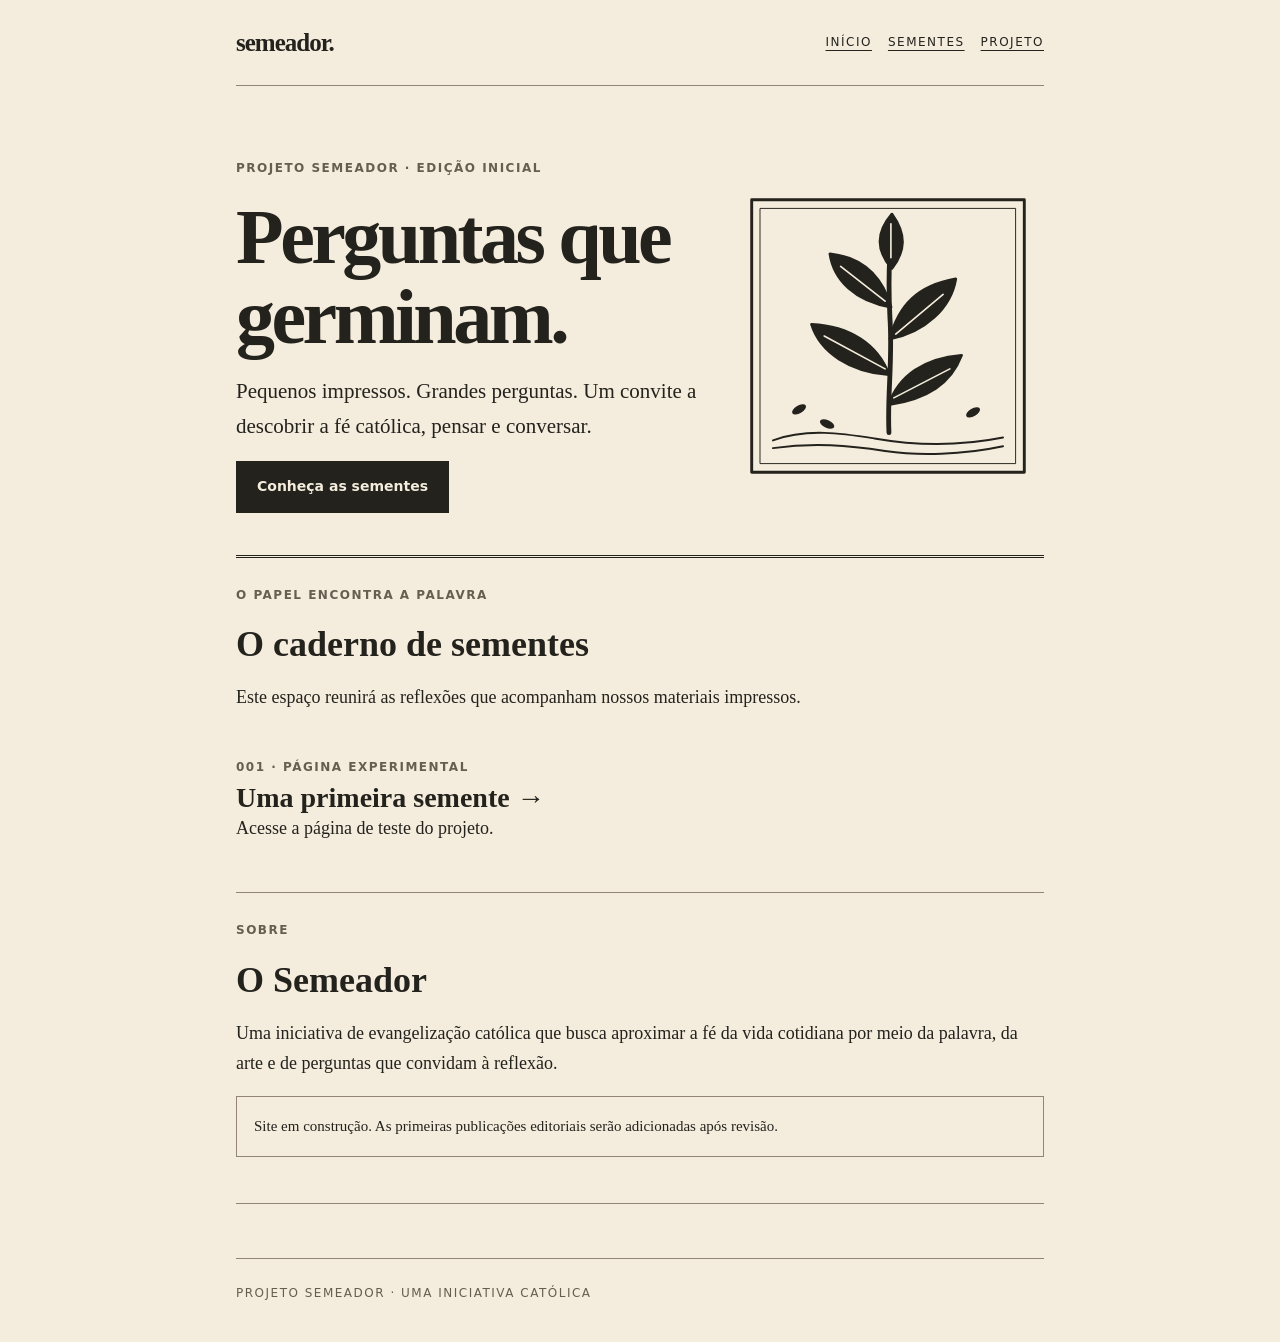
==== index.html @ bd3e086d "Semeador: adicionar index.html" ====
<!doctype html><html lang="pt-BR"><head><meta charset="utf-8"><meta name="viewport" content="width=device-width,initial-scale=1"><title>Semeador — perguntas que germinam</title><meta name="description" content="Um projeto católico de perguntas, reflexões e pequenos impressos."><meta name="theme-color" content="#f4eddd"><link rel="stylesheet" href="/assets/site.css"><link rel="icon" href="/assets/ramo.svg" type="image/svg+xml"></head><body><a class="skip" href="#conteudo">Ir para o conteúdo</a><div class="wrap"><header class="masthead"><a class="brand" href="/">semeador.</a><nav aria-label="Navegação principal"><a href="/">Início</a><a href="/#sementes">Sementes</a><a href="/#projeto">Projeto</a></nav></header><main id="conteudo"><section class="hero"><div><p class="eyebrow">Projeto Semeador · Edição inicial</p><h1>Perguntas que germinam.</h1><p class="lead">Pequenos impressos. Grandes perguntas. Um convite a descobrir a fé católica, pensar e conversar.</p><a class="button" href="#sementes">Conheça as sementes</a></div><img class="art" src="/assets/ramo.svg" alt="Ramo que brota de sementes, em traços inspirados em xilogravura" width="300" height="300"></section><section class="section" id="sementes"><p class="eyebrow">O papel encontra a palavra</p><h2>O caderno de sementes</h2><p>Este espaço reunirá as reflexões que acompanham nossos materiais impressos.</p><a class="entry" href="/sementes/001/"><span class="small">001 · Página experimental</span><strong>Uma primeira semente →</strong>Acesse a página de teste do projeto.</a></section><section class="section" id="projeto"><p class="eyebrow">Sobre</p><h2>O Semeador</h2><p>Uma iniciativa de evangelização católica que busca aproximar a fé da vida cotidiana por meio da palavra, da arte e de perguntas que convidam à reflexão.</p><p class="note">Site em construção. As primeiras publicações editoriais serão adicionadas após revisão.</p></section></main><footer>Projeto Semeador · Uma iniciativa católica</footer></div></body></html>
---- assets/site.css ----
:root{color-scheme:light;--paper:#f4eddd;--ink:#24221d;--muted:#655e51;--line:#928573;--accent:#75422f}*{box-sizing:border-box}html{scroll-behavior:smooth}body{margin:0;background:var(--paper);color:var(--ink);font:18px/1.65 Georgia,"Times New Roman",serif}a{color:inherit;text-decoration-thickness:1px;text-underline-offset:4px}a:focus-visible{outline:3px solid var(--accent);outline-offset:5px}.wrap{max-width:860px;margin:auto;padding:0 26px}.masthead{padding:22px 0;border-bottom:1px solid var(--line);display:flex;justify-content:space-between;align-items:center;gap:12px;flex-wrap:wrap}.brand{font-size:25px;font-weight:bold;text-decoration:none;letter-spacing:-1px}.small,.eyebrow,nav,footer{font-family:system-ui,sans-serif;font-size:12px;letter-spacing:1.5px;text-transform:uppercase}.small,.eyebrow{color:var(--muted);font-weight:650}nav{display:flex;gap:16px;flex-wrap:wrap}main{padding:38px 0 54px}.hero{display:grid;grid-template-columns:1.2fr .8fr;gap:28px;align-items:center;padding:35px 0 42px;border-bottom:3px double var(--ink)}h1,h2,p{margin:0 0 18px}h1{font-size:clamp(42px,8vw,78px);line-height:1.02;letter-spacing:-.045em}h2{font-size:clamp(27px,4vw,36px);line-height:1.17}.lead{font-size:21px;max-width:35rem}.art{width:100%;max-width:290px;margin:auto;display:block}.section{padding:28px 0;border-bottom:1px solid var(--line)}.entry{display:block;padding:20px 0;text-decoration:none}.entry strong{font-size:28px;display:block;line-height:1.2}.entry:hover strong{text-decoration:underline}.button{display:inline-block;background:var(--ink);color:var(--paper);font-family:system-ui,sans-serif;font-size:14px;font-weight:650;padding:12px 19px;text-decoration:none;border:2px solid var(--ink)}.button:hover{color:var(--ink);background:transparent}.note{padding:17px;border:1px solid var(--line);font-size:15px}.article{max-width:660px;margin:auto}.article h1{font-size:clamp(38px,7vw,60px)}footer{border-top:1px solid var(--line);padding:25px 0 38px;color:var(--muted)}.skip{position:absolute;left:-9999px}.skip:focus{left:10px;top:10px;background:white;padding:10px;z-index:1}@media(max-width:600px){.wrap{padding:0 20px}.hero{grid-template-columns:1fr;padding-top:10px}.art{max-width:215px}.masthead{align-items:flex-start}.lead{font-size:19px}main{padding-top:25px}}@media(prefers-reduced-motion:reduce){html{scroll-behavior:auto}}
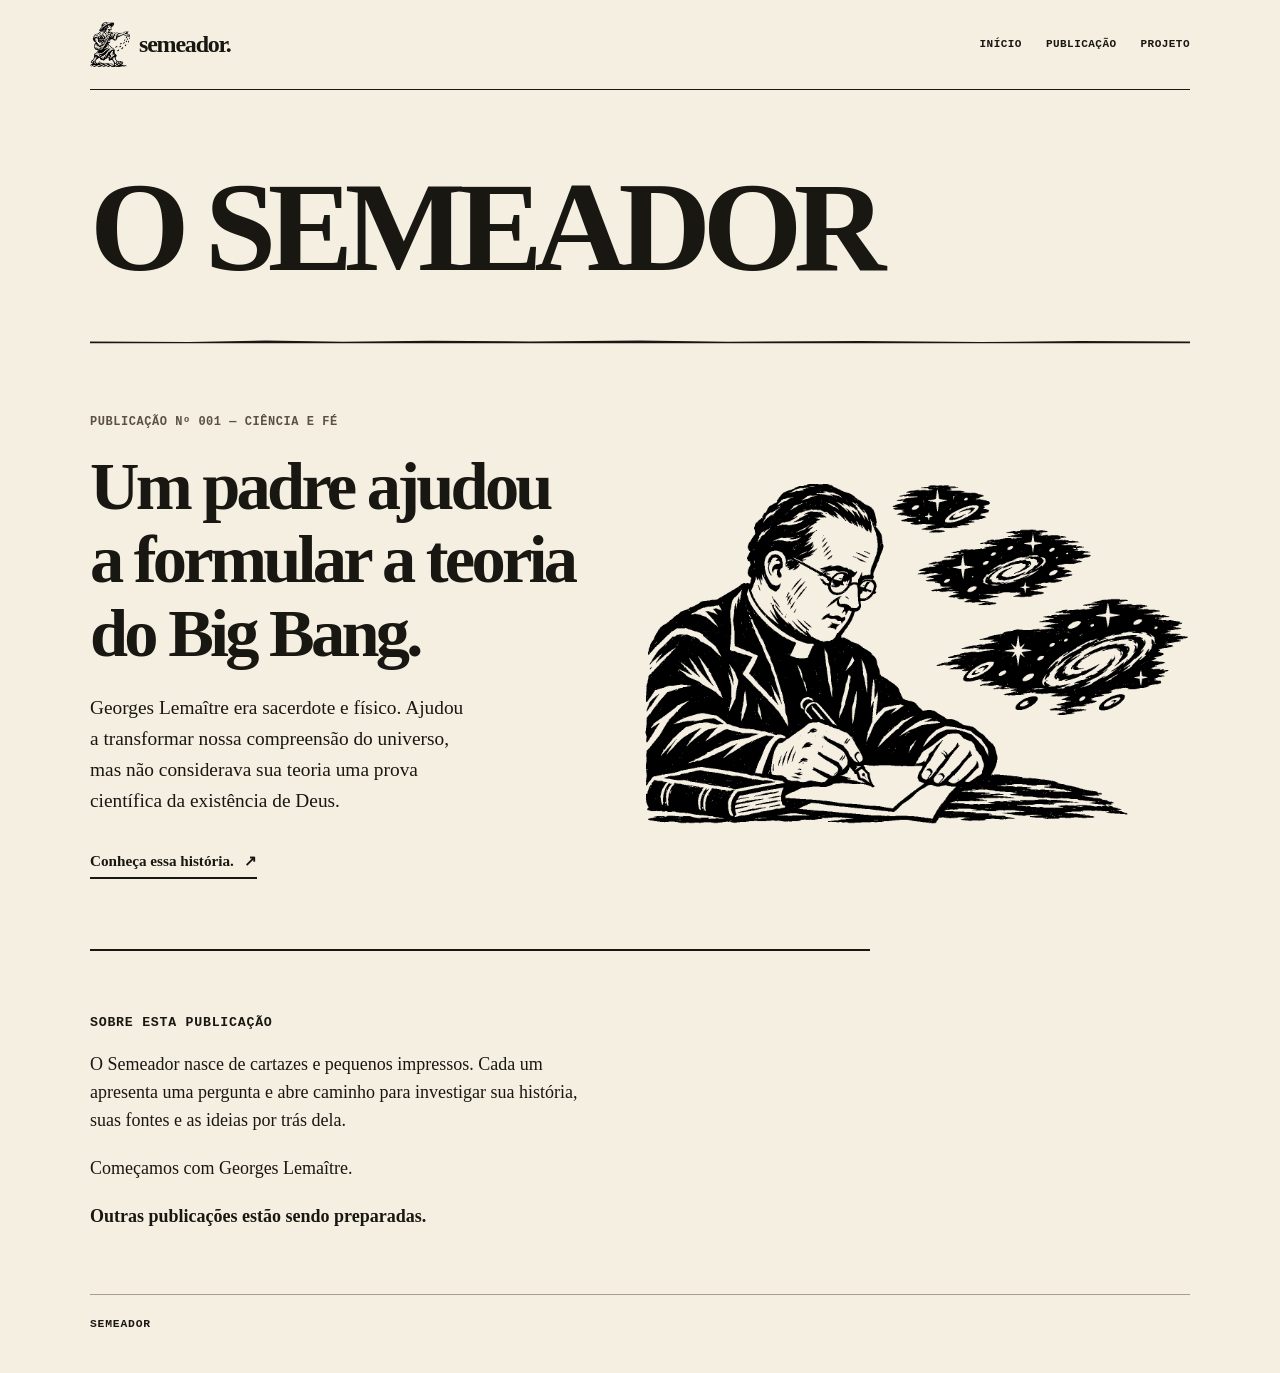
==== commit 9f77311e: "Semeador: homepage da publicação 001 com texto aprovado e gravuras originais" ====
--- a/index.html
+++ b/index.html
@@ -1 +1,55 @@
-<!doctype html><html lang="pt-BR"><head><meta charset="utf-8"><meta name="viewport" content="width=device-width,initial-scale=1"><title>Semeador — perguntas que germinam</title><meta name="description" content="Um projeto católico de perguntas, reflexões e pequenos impressos."><meta name="theme-color" content="#f4eddd"><link rel="stylesheet" href="/assets/site.css"><link rel="icon" href="/assets/ramo.svg" type="image/svg+xml"></head><body><a class="skip" href="#conteudo">Ir para o conteúdo</a><div class="wrap"><header class="masthead"><a class="brand" href="/">semeador.</a><nav aria-label="Navegação principal"><a href="/">Início</a><a href="/#sementes">Sementes</a><a href="/#projeto">Projeto</a></nav></header><main id="conteudo"><section class="hero"><div><p class="eyebrow">Projeto Semeador · Edição inicial</p><h1>Perguntas que germinam.</h1><p class="lead">Pequenos impressos. Grandes perguntas. Um convite a descobrir a fé católica, pensar e conversar.</p><a class="button" href="#sementes">Conheça as sementes</a></div><img class="art" src="/assets/ramo.svg" alt="Ramo que brota de sementes, em traços inspirados em xilogravura" width="300" height="300"></section><section class="section" id="sementes"><p class="eyebrow">O papel encontra a palavra</p><h2>O caderno de sementes</h2><p>Este espaço reunirá as reflexões que acompanham nossos materiais impressos.</p><a class="entry" href="/sementes/001/"><span class="small">001 · Página experimental</span><strong>Uma primeira semente →</strong>Acesse a página de teste do projeto.</a></section><section class="section" id="projeto"><p class="eyebrow">Sobre</p><h2>O Semeador</h2><p>Uma iniciativa de evangelização católica que busca aproximar a fé da vida cotidiana por meio da palavra, da arte e de perguntas que convidam à reflexão.</p><p class="note">Site em construção. As primeiras publicações editoriais serão adicionadas após revisão.</p></section></main><footer>Projeto Semeador · Uma iniciativa católica</footer></div></body></html>+<!doctype html>
+<html lang="pt-BR">
+<head>
+  <meta charset="utf-8">
+  <meta name="viewport" content="width=device-width, initial-scale=1">
+  <meta name="theme-color" content="#f5efe2">
+  <meta name="description" content="O Semeador nasce de cartazes e pequenos impressos. Conheça a primeira publicação sobre Georges Lemaître, ciência e fé.">
+  <link rel="canonical" href="https://semeadorcatolico.github.io/">
+  <link rel="icon" href="/assets/sementes/001/semeador.webp" type="image/webp">
+  <link rel="stylesheet" href="/assets/home.css">
+  <title>O Semeador — Publicação nº 001</title>
+</head>
+<body>
+  <a class="skip" href="#conteudo">Ir ao conteúdo</a>
+  <div class="container">
+    <header class="masthead">
+      <a class="brand" href="/" aria-label="O Semeador, página inicial">
+        <img src="/assets/sementes/001/semeador.webp" width="145" height="160" alt="">
+        <span>semeador.</span>
+      </a>
+      <nav aria-label="Navegação principal">
+        <a href="#conteudo">Início</a>
+        <a href="#publicacao">Publicação</a>
+        <a href="#sobre">Projeto</a>
+      </nav>
+    </header>
+    <main id="conteudo">
+      <section class="intro" aria-labelledby="nome">
+        <h1 id="nome">O SEMEADOR</h1>
+      </section>
+      <hr class="print-rule">
+      <section class="feature" id="publicacao" aria-labelledby="titulo-001">
+        <div class="feature-text">
+          <p class="eyebrow">PUBLICAÇÃO Nº 001 — CIÊNCIA E FÉ</p>
+          <h2 id="titulo-001">Um padre ajudou a formular a teoria do Big Bang.</h2>
+          <p>Georges Lemaître era sacerdote e físico. Ajudou a transformar nossa compreensão do universo, mas não considerava sua teoria uma prova científica da existência de Deus.</p>
+          <a class="story-link" href="/sementes/001/">Conheça essa história. <span aria-hidden="true">↗</span></a>
+        </div>
+        <figure class="feature-art">
+          <a href="/sementes/001/" aria-label="Conhecer a história de Georges Lemaître">
+            <img src="/assets/sementes/001/gravura.webp" alt="Xilogravura de Georges Lemaître escrevendo à mesa, com galáxias ao redor." width="1536" height="1024" fetchpriority="high">
+          </a>
+        </figure>
+      </section>
+      <section class="about" id="sobre" aria-labelledby="sobre-titulo">
+        <h3 id="sobre-titulo">SOBRE ESTA PUBLICAÇÃO</h3>
+        <p>O Semeador nasce de cartazes e pequenos impressos. Cada um apresenta uma pergunta e abre caminho para investigar sua história, suas fontes e as ideias por trás dela.</p>
+        <p>Começamos com Georges Lemaître.</p>
+        <p class="announcement">Outras publicações estão sendo preparadas.</p>
+      </section>
+    </main>
+    <footer class="footer">SEMEADOR</footer>
+  </div>
+</body>
+</html>
--- a/assets/home.css
+++ b/assets/home.css
@@ -0,0 +1,62 @@
+:root {
+  color-scheme: light;
+  --paper: #f5efe2;
+  --ink: #191711;
+  --muted: #5b5245;
+  --line: #a99e89;
+}
+* { box-sizing: border-box; }
+html { scroll-behavior: smooth; }
+body { margin: 0; background: var(--paper); color: var(--ink); font-family: Georgia, "Times New Roman", serif; font-size: 18px; line-height: 1.55; }
+img { display: block; max-width: 100%; }
+a { color: inherit; text-underline-offset: .23em; }
+a:focus-visible { outline: 3px solid var(--ink); outline-offset: 4px; }
+.container { width: min(100% - 48px, 1100px); margin-inline: auto; }
+.skip { position: absolute; left: -9999px; }
+.skip:focus { position: fixed; left: 12px; top: 12px; padding: 12px; background: white; z-index: 2; }
+.masthead { display: flex; align-items: center; justify-content: space-between; gap: 18px; min-height: 90px; border-bottom: 1px solid var(--ink); }
+.brand { display: inline-flex; gap: 9px; align-items: center; font-weight: 700; font-size: 24px; letter-spacing: -.05em; text-decoration: none; }
+.brand img { width: 40px; height: 46px; object-fit: contain; mix-blend-mode: multiply; }
+nav { display: flex; flex-wrap: wrap; gap: clamp(12px,2vw,24px); }
+nav a { font: 700 .69rem/1.35 "Courier New", monospace; letter-spacing: .04em; text-transform: uppercase; text-decoration: none; padding-block: 9px; border-bottom: 1px solid transparent; }
+nav a:hover, nav a:focus-visible { border-bottom-color: currentColor; }
+.intro { padding-top: clamp(38px,7vw,80px); padding-bottom: clamp(24px,4.8vw,54px); }
+h1 { margin: 0; font-size: clamp(3.7rem,10vw,8.5rem); line-height: .9; letter-spacing: -.065em; font-weight: 700; }
+.print-rule { border: 0; height: 5px; margin: 0; background: var(--ink); clip-path: polygon(0 44%,9% 54%,16% 28%,23% 49%,31% 30%,40% 47%,50% 24%,58% 49%,70% 34%,81% 57%,90% 35%,100% 47%,100% 80%,0 80%); }
+.feature { display: grid; grid-template-columns: minmax(0,.95fr) minmax(0,1.05fr); align-items: center; gap: clamp(26px,5vw,58px); padding-block: clamp(33px,6vw,70px); }
+.eyebrow { font: 700 .75rem/1.4 "Courier New", monospace; letter-spacing: .045em; text-transform: uppercase; color: var(--muted); margin: 0 0 19px; }
+h2 { font-size: clamp(2.4rem,5.35vw,4.5rem); letter-spacing: -.055em; line-height: 1.07; margin: 0 0 23px; font-weight: 700; }
+.feature-text > p:not(.eyebrow) { font-size: clamp(1.04rem,1.65vw,1.21rem); max-width: 39ch; margin: 0 0 22px; line-height: 1.6; }
+.story-link { display: inline-flex; gap: 10px; align-items: center; padding: 12px 0 7px; border-bottom: 2px solid var(--ink); font: 700 .95rem/1.3 Georgia,"Times New Roman",serif; text-decoration: none; }
+.story-link:hover { border-bottom-width: 4px; padding-bottom: 5px; }
+.feature-art { margin: 0; align-self: center; }
+.feature-art a { display: block; }
+.feature-art img { width: 100%; height: auto; mix-blend-mode: multiply; }
+.about { border-top: 2px solid var(--ink); padding-block: clamp(36px,6vw,63px); max-width: 780px; }
+h3 { margin: 0 0 19px; font: 700 .83rem/1.35 "Courier New",monospace; letter-spacing: .055em; text-transform: uppercase; }
+.about p { margin: 0 0 20px; max-width: 58ch; }
+.about .announcement { font-weight: 700; margin-bottom: 0; }
+.footer { border-top: 1px solid var(--line); padding-block: 22px 40px; font: 700 .71rem/1.4 "Courier New",monospace; letter-spacing: .07em; text-transform: uppercase; }
+@media (max-width: 760px) {
+  .container { width: min(100% - 40px, 640px); }
+  .masthead { min-height: 73px; }
+  .brand { font-size: 21px; }
+  .brand img { width: 32px; height: 38px; }
+  .intro { padding-top: 43px; padding-bottom: 29px; }
+  h1 { font-size: clamp(3.45rem,12vw,5.4rem); }
+  .feature { grid-template-columns: 1fr; gap: 18px; padding-block: 33px 41px; }
+  h2 { font-size: clamp(2.35rem,9vw,3.8rem); max-width: 15ch; }
+  .feature-text > p:not(.eyebrow) { font-size: 1.08rem; }
+  .feature-art { max-width: 660px; }
+}
+@media (max-width: 390px) {
+  .container { width: calc(100% - 36px); }
+  .masthead { gap: 8px; }
+  nav { gap: 12px; }
+  nav a { font-size: .65rem; }
+  .brand span { font-size: 19px; }
+  h1 { font-size: clamp(3.05rem,12vw,3.65rem); }
+  .eyebrow { font-size: .69rem; }
+  h2 { font-size: clamp(2.1rem,9vw,2.65rem); }
+}
+@media (prefers-reduced-motion: reduce) { html { scroll-behavior: auto; } }
